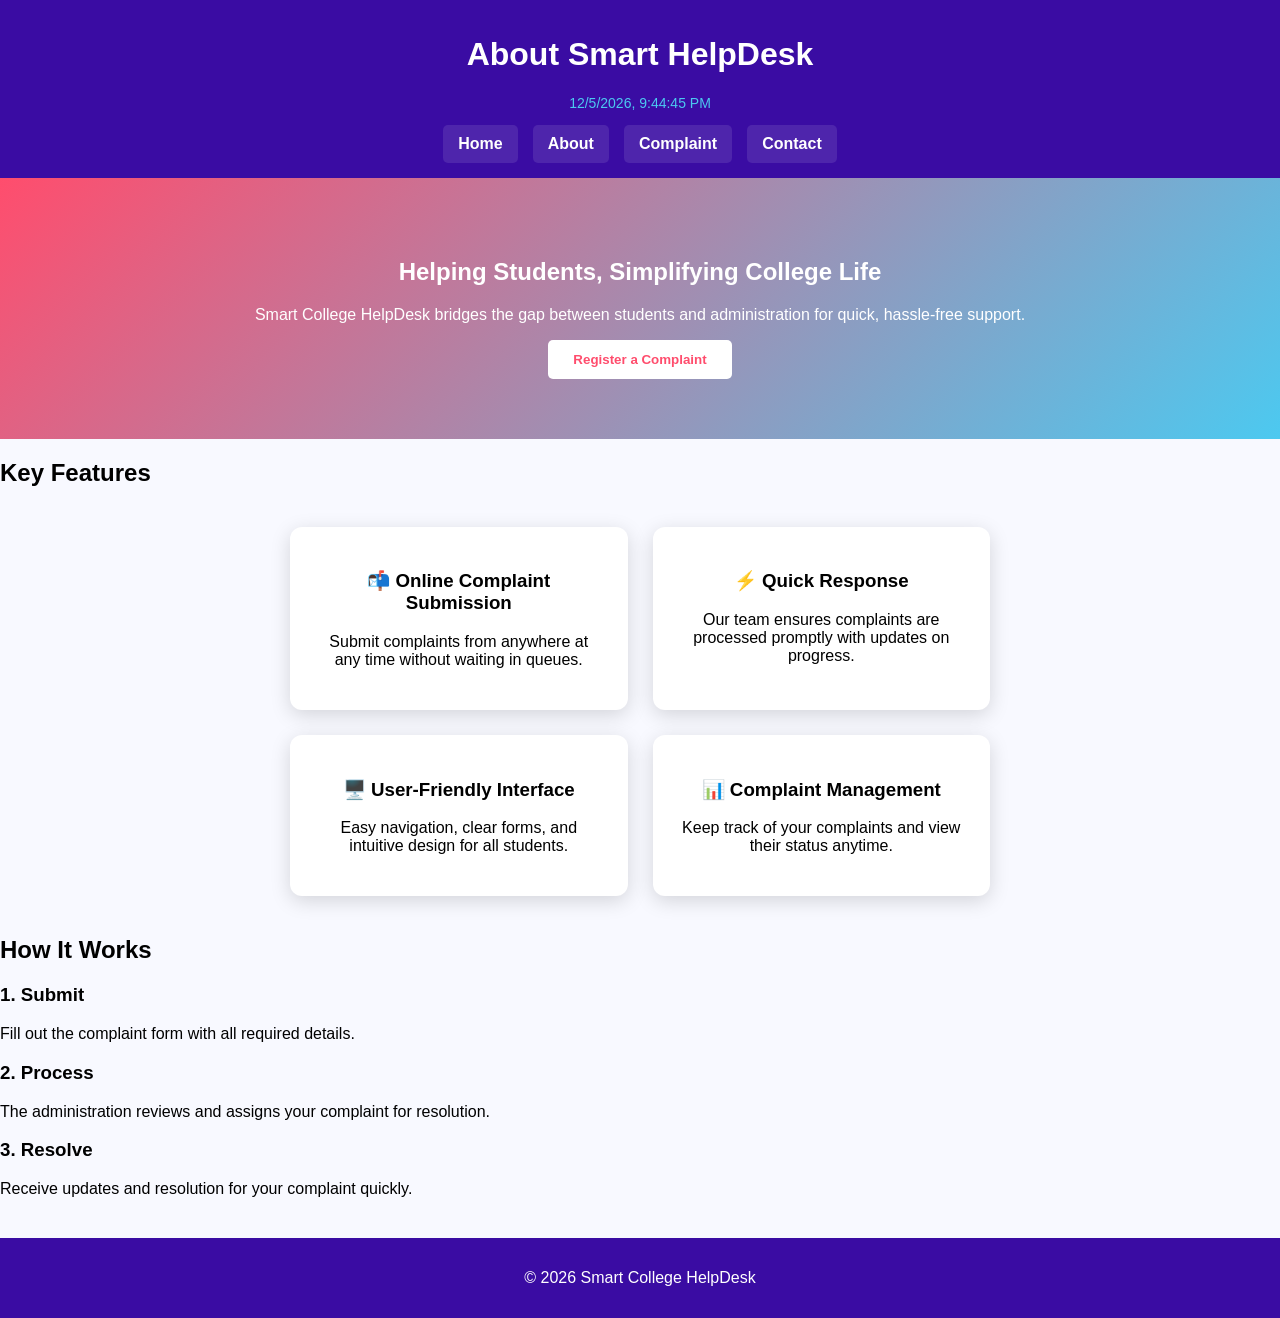
==== About.html @ 6660f6c5 "Add files via upload" ====
<!DOCTYPE html>
<html lang="en">
<head>
    <meta charset="UTF-8">
    <meta name="viewport" content="width=device-width, initial-scale=1.0">
    <title>About Smart HelpDesk</title>
    <link rel="stylesheet" href="style2.css">
</head>
<body>

<header>
    <h1>About Smart HelpDesk</h1>
    <p id="datetime"></p>
    <nav>
        <a href="Home.html">Home</a>
        <a href="about.html">About</a>
        <a href="complaint.html">Complaint</a>
        <a href="contact.html">Contact</a>
    </nav>
</header>

<!-- Hero Section -->
<section class="about-hero">
    <h2>Helping Students, Simplifying College Life</h2>
    <p>Smart College HelpDesk bridges the gap between students and administration for quick, hassle-free support.</p>
    <button onclick="window.location.href='complaint.html'">Register a Complaint</button>
</section>

<!-- Key Features Section -->
<section class="about-features">
    <h2>Key Features</h2>
    <div class="feature-cards">
        <div class="feature-card">
            <h3>📬 Online Complaint Submission</h3>
            <p>Submit complaints from anywhere at any time without waiting in queues.</p>
        </div>
        <div class="feature-card">
            <h3>⚡ Quick Response</h3>
            <p>Our team ensures complaints are processed promptly with updates on progress.</p>
        </div>
        <div class="feature-card">
            <h3>🖥️ User-Friendly Interface</h3>
            <p>Easy navigation, clear forms, and intuitive design for all students.</p>
        </div>
        <div class="feature-card">
            <h3>📊 Complaint Management</h3>
            <p>Keep track of your complaints and view their status anytime.</p>
        </div>
    </div>
</section>

<!-- How It Works Section -->
<section class="about-steps">
    <h2>How It Works</h2>
    <div class="steps">
        <div class="step">
            <h3>1. Submit</h3>
            <p>Fill out the complaint form with all required details.</p>
        </div>
        <div class="step">
            <h3>2. Process</h3>
            <p>The administration reviews and assigns your complaint for resolution.</p>
        </div>
        <div class="step">
            <h3>3. Resolve</h3>
            <p>Receive updates and resolution for your complaint quickly.</p>
        </div>
    </div>
</section>

<footer>
    <p>© 2026 Smart College HelpDesk</p>
</footer>
<script src="script2.js"></script>
</body>
</html>
---- style2.css ----
/* ===========================
   CSS VARIABLES (Reusable)
=========================== */
:root {
    --primary: #ff4d6d;       /* bright pink/red */
    --primary-dark: #c9184a;
    --secondary: #3a0ca3;     /* deep purple */
    --accent: #4cc9f0;        /* neon blue */
    --bg-light: #f8f9ff;      /* soft light background */
    --white: #ffffff;
    --shadow: 0 5px 20px rgba(0,0,0,0.15);
    --radius: 12px;
    --transition: 0.3s ease;
}
/* ===========================
   Global Styles
=========================== */
body {
    font-family: Arial, sans-serif;
    margin: 0;
    background: var(--bg-light);
}

/* ===========================
   Header & Navigation
=========================== */
header {
    background: var(--secondary);
    color: var(--white);
    padding: 15px;
    text-align: center;
}

#datetime {
    font-size: 14px;
    color: var(--accent);
}

nav {
    display: flex;
    justify-content: center;
    gap: 15px;
    flex-wrap: wrap;
    margin-top: 10px;
}

nav a {
    position: relative;
    text-decoration: none;
    color: var(--white);
    font-weight: bold;
    padding: 10px 15px;
    border-radius: 5px;
    background: rgba(255,255,255,0.1);
    transition: var(--transition);
}

nav a:hover {
    color: white;
    background: linear-gradient(45deg, var(--primary), var(--accent));

}

/* underline animation */
nav a::after {
    content: "";
    position: absolute;
    left: 0;
    bottom: 0;
    width: 0%;
    height: 2px;
    background: var(--accent);
    transition: var(--transition);
}

nav a:hover::after {
    width: 100%;
}

/* ===========================
   Hero Sections
=========================== */
.hero,
.contact-hero,
.about-hero {
    text-align: center;
    padding: 60px 20px;
    color: var(--white);
    background: linear-gradient(135deg, var(--primary), var(--accent));
}

.hero button,
.about-hero button {
    padding: 12px 25px;
    background: var(--white);
    color: var(--primary);
    border: none;
    border-radius: 5px;
    cursor: pointer;
    transition: var(--transition);
}

.hero button:hover,
.about-hero button:hover {
    background: #eee;
}

/* ===========================
   Cards (General)
=========================== */
.services,
.contact-cards {
    display: flex;
    justify-content: center;
    flex-wrap: wrap;
    gap: 20px;
    padding: 40px 20px;
}

.card,
.contact-card {
    background: var(--white);
    padding: 20px;
    width: 220px;
    border-radius: var(--radius);
    box-shadow: var(--shadow);
    text-align: center;
    transition: var(--transition);
    cursor: pointer;
    position: relative;
}

.card:hover,
.contact-card:hover {
    transform: scale(1.05);
}

/* ===========================
   ABOUT PAGE FEATURE CARDS (FIXED ✅)
=========================== */
.feature-cards {
    display: grid;
    grid-template-columns: repeat(2, 1fr); /* 2 per row */
    gap: 25px;
    max-width: 700px;
    margin: 40px auto;
    padding: 0 20px;
}

.feature-card {
    background: var(--white);
    padding: 25px;
    border-radius: var(--radius);
    box-shadow: var(--shadow);
    text-align: center;
    transition: var(--transition);
}

/* hover effect */
.feature-card:hover {
    transform: translateY(-5px) scale(1.03);
}

/* ===========================
   Tooltip for cards
=========================== */
.card::after {
    
    position: absolute;
    left: 50%;
    bottom: -60px;
    transform: translateX(-50%);
    background: var(--secondary);
    color: var(--white);
    padding: 8px;
    border-radius: 6px;
    font-size: 13px;
    opacity: 0;
    transition: var(--transition);
    width: 200px;
}

.card:hover::after {
    opacity: 1;
    bottom: -70px;
}

/* ===========================
   Tooltip (Form Fields)
=========================== */
.tooltip {
    position: relative;
    cursor: pointer;
    color: var(--primary);
    font-weight: bold;
}

.tooltiptext {
    visibility: hidden;
    opacity: 0;
    position: absolute;
    bottom: 125%;
    left: 50%;
    transform: translateX(-50%);
    background: var(--secondary);
    color: var(--white);
    padding: 8px;
    border-radius: 6px;
    width: 180px;
    font-size: 13px;
    transition: var(--transition);
}

.tooltip:hover .tooltiptext {
    visibility: visible;
    opacity: 1;
}

/* ===========================
   Forms
=========================== */
form {
    max-width: 400px;
    margin: 30px auto;
    background: var(--white);
    padding: 25px;
    border-radius: var(--radius);
    box-shadow: var(--shadow);
}

input, textarea, select {
    width: 100%;
    padding: 10px;
    margin: 8px 0;
    border-radius: 5px;
    border: 1px solid #ccc;
}

 button {
    background: linear-gradient(45deg, var(--primary), var(--accent));
    color: white;
    font-weight: bold;
}

button:hover {
    background: var(--primary-dark);
}

/* ===========================
   Footer
=========================== */
footer {
    text-align: center;
    padding: 15px;
    background: var(--secondary);
    color: var(--white);
    margin-top: 40px;
}

/* ===========================
   Modal
=========================== */
.modal {
    display: none;
    position: fixed;
    inset: 0;
    background: rgba(0,0,0,0.6);
    z-index: 1000;
}

.modal-content {
    background: var(--bg-light);
    margin: 10% auto;
    padding: 20px;
    border-radius: var(--radius);
    width: 80%;
    max-width: 600px;
    box-shadow: var(--shadow);
    animation: fadeIn 0.3s ease;
}

.close {
    float: right;
    font-size: 28px;
    cursor: pointer;
}

.close:hover {
    color: var(--accent);
}

@keyframes fadeIn {
    from {opacity: 0; transform: translateY(-20px);}
    to {opacity: 1; transform: translateY(0);}
}

/* ===========================
   Contact Section
=========================== */
.contact-form-section {
    text-align: center;
    margin: 40px 20px;
}

/* ===========================
   Responsive
=========================== */
@media (max-width: 768px) {
    .services,
    .contact-cards {
        flex-direction: column;
        align-items: center;
    }

    /* feature cards mobile fix */
    .feature-cards {
        grid-template-columns: 1fr;
    }
}
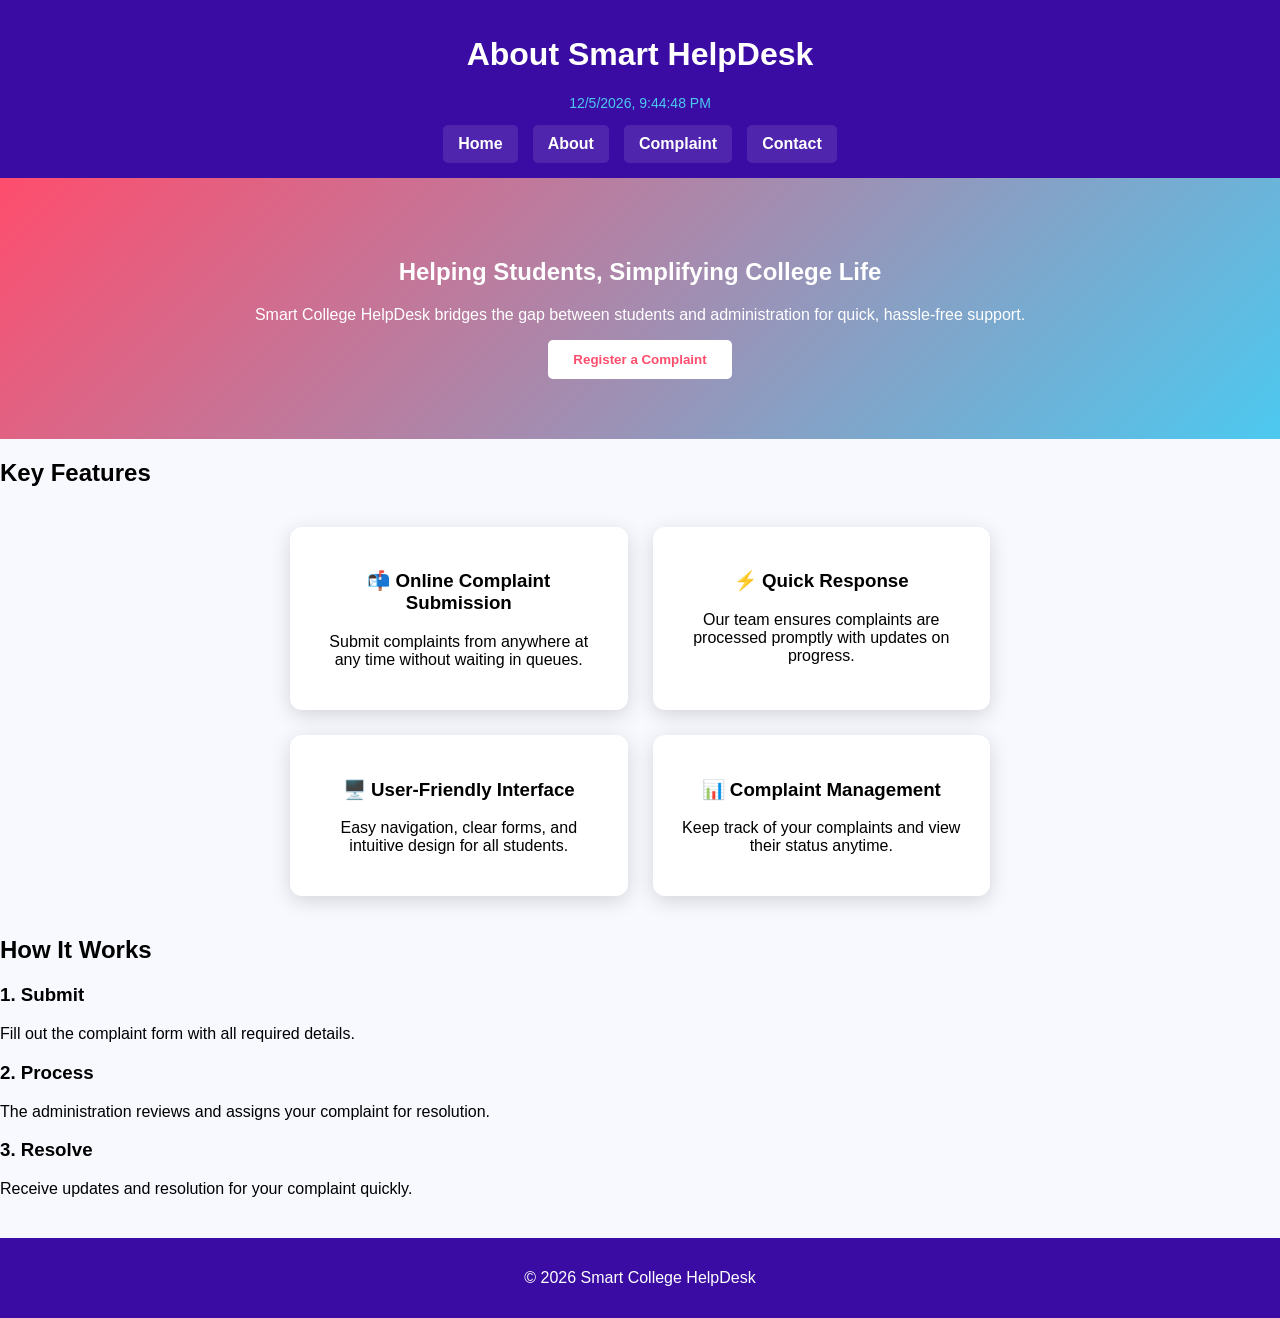
==== commit 2b66ae1a: "Fix HTML encoding issues in About.html" ====
--- a/About.html
+++ b/About.html
@@ -13,9 +13,9 @@
     <p id="datetime"></p>
     <nav>
         <a href="Home.html">Home</a>
-        <a href="about.html">About</a>
-        <a href="complaint.html">Complaint</a>
-        <a href="contact.html">Contact</a>
+        <a href="About.html">About</a>
+        <a href="Complaint.html">Complaint</a>
+        <a href="Contact.html">Contact</a>
     </nav>
 </header>
 
@@ -73,4 +73,4 @@
 </footer>
 <script src="script2.js"></script>
 </body>
-</html>+</html>
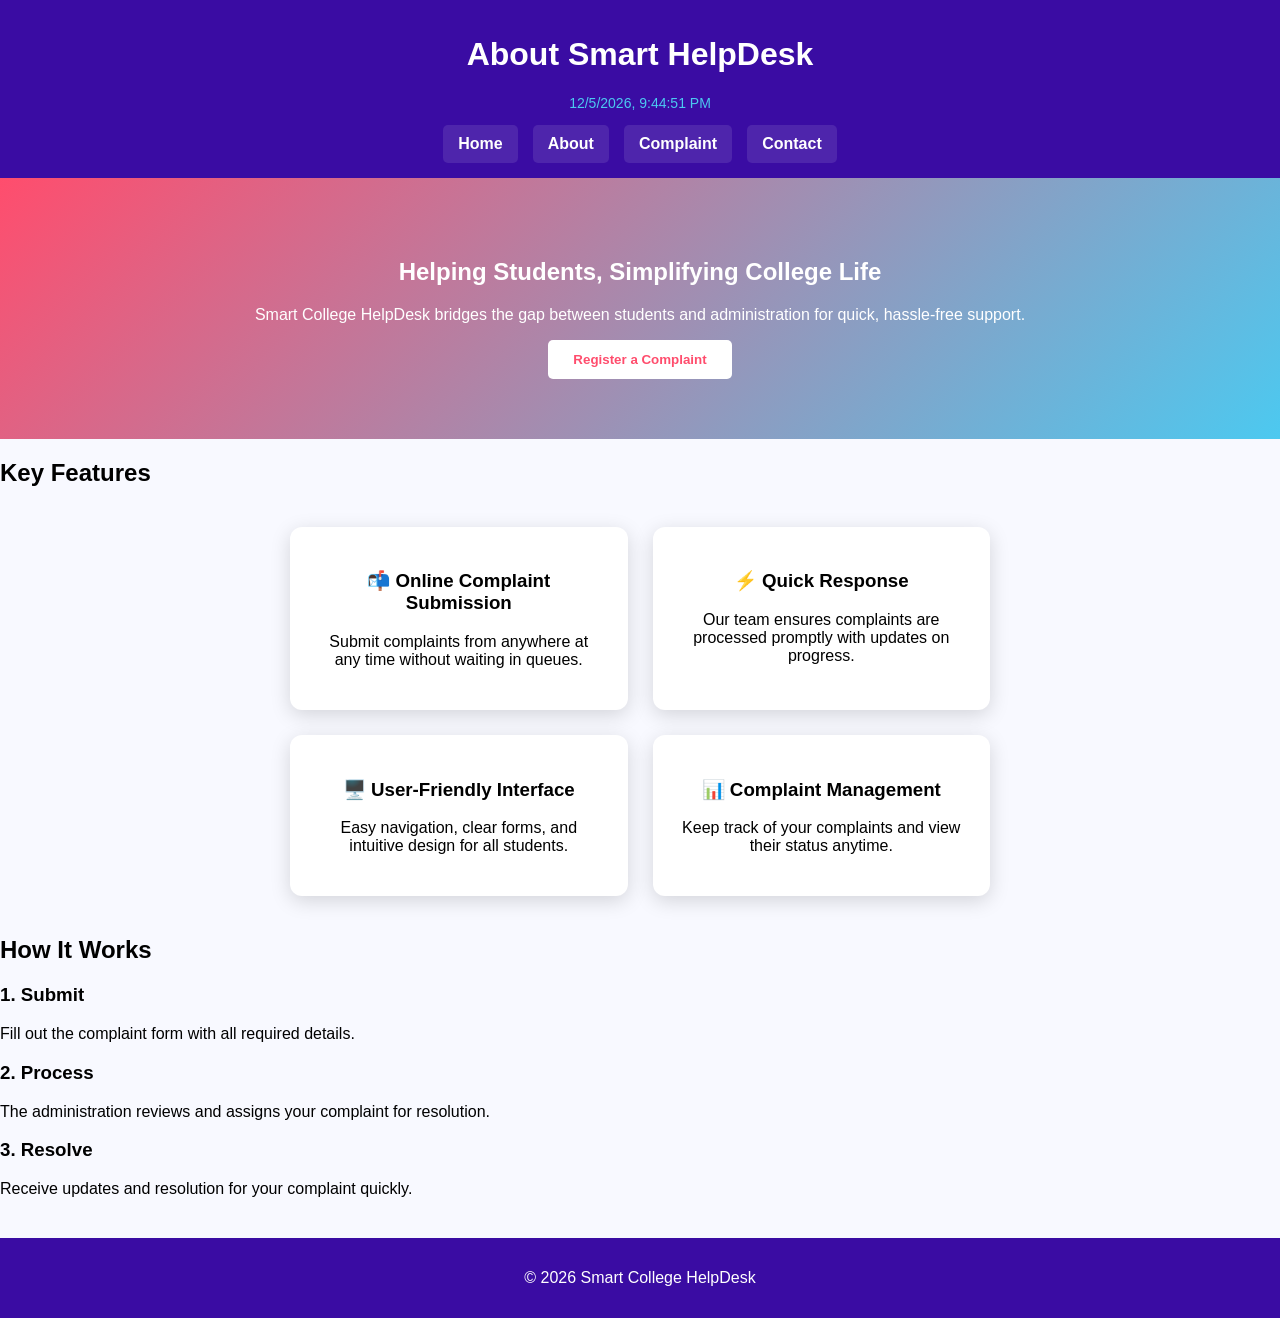
==== commit 9af03973: "Fix HTML encoding issues in About.html" ====
--- a/About.html
+++ b/About.html
@@ -23,7 +23,7 @@
 <section class="about-hero">
     <h2>Helping Students, Simplifying College Life</h2>
     <p>Smart College HelpDesk bridges the gap between students and administration for quick, hassle-free support.</p>
-    <button onclick="window.location.href='complaint.html'">Register a Complaint</button>
+    <button onclick="window.location.href='Complaint.html'">Register a Complaint</button>
 </section>
 
 <!-- Key Features Section -->
